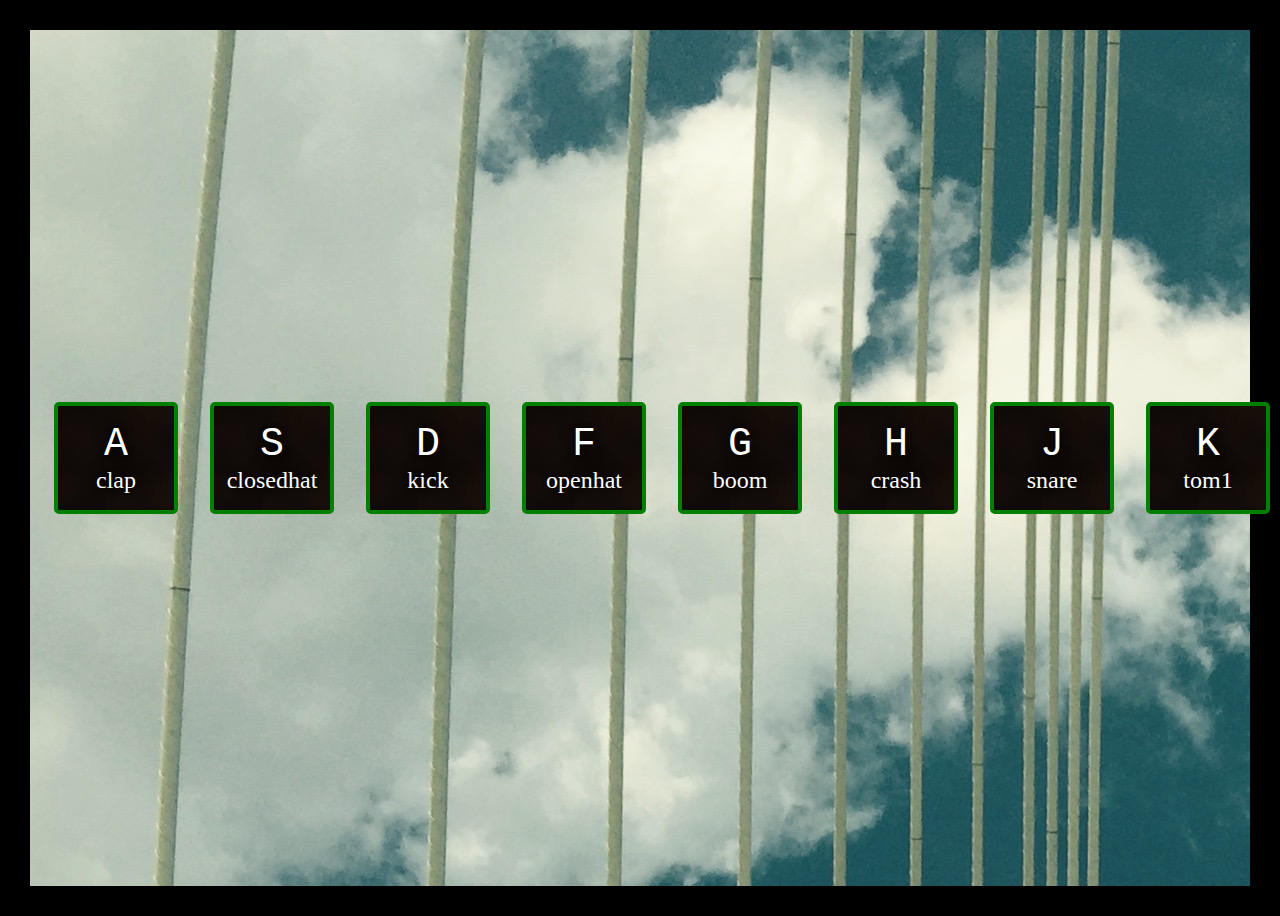
==== views/index.html @ 5664c787 "Intialize repo for drum samples" ====
<!DOCTYPE HTML>
<html lang="en">

<head>
    <meta charset="UTF-8">
    <title>JS Drum Kit</title>
    <link rel="stylesheet" href="style.css">
</head>
<body>


  <div class="keys">
    <div data-key="65" class="key">
      <kbd>A</kbd>
      <span class"sound">clap</span>
    </div>

    <div data-key="83" class="key">
      <kbd>S</kbd>
      <span class"sound">closedhat</span>
    </div>

        <div data-key="68" class="key">
          <kbd>D</kbd>
          <span class"sound">kick</span>
        </div>

        <div data-key="70" class="key">
          <kbd>F</kbd>
          <span class"sound">openhat</span>
        </div>

          <div data-key="71" class="key">
            <kbd>G</kbd>
            <span class"sound">boom</span>
          </div>

          <div data-key="72" class="key">
            <kbd>H</kbd>
            <span class"sound">crash</span>
          </div>

          <div data-key="74" class="key">
            <kbd>J</kbd>
            <span class"sound">snare</span>
          </div>

            <div data-key="75" class="key">
              <kbd>K</kbd>
              <span class"sound">tom1</span>
            </div>

            <div data-key="76" class="key">
              <kbd>L</kbd>
              <span class"sound">tom2</span>
            </div>
          </div>

  <audio data-key="65" src="sounds/clap.wav"></audio>
  <audio data-key="83" src="sounds/closedhat.wav"></audio>
  <audio data-key="68" src="sounds/kick.wav"></audio>
  <audio data-key="70" src="sounds/openhat.wav"></audio>
  <audio data-key="71" src="sounds/boom.wav"></audio>
  <audio data-key="72" src="sounds/crash.wav"></audio>
  <audio data-key="74" src="sounds/snare.wav"></audio>
  <audio data-key="75" src="sounds/tom1.wav"></audio>
  <audio data-key="76" src="sounds/tom2.wav"></audio>

  <script>

    function playSound(e) {
    const audio = document.querySelector(`audio[data-key="${e.keyCode}"]`);
    const key = document.querySelector(`.key[data-key="${e.keyCode}"]`);
    console.log(audio);
    if(!audio) return; // stops the function from running
    audio.currentTime = 0; // rewinds to the start
    audio.play();
    key.classList.add('playing');
   };
   function removeTransition(e) {
     if(e.propertyName !== 'transform') return;
     this.classList.remove('playing')
   };
   window.addEventListener('keydown', playSound);
   const keys = document.querySelectorAll('.key');
   keys.forEach(key => key.addEventListener('transitionend', removeTransition));

</script>

</body>
</html>
---- views/style.css ----
html {
  box-shadow: 0 0 0 30px #000 inset;
  padding: 0 30px;
  background-image: url(skyvibe.jpg);
 }

.keys {
  image-orientation: float;
  display: inline-flex;
  float: center;
  min-height: 100vh;
  align-items: center;
  justify-content: center;
}

.key {
  background-image: url(drummer.jpg);
  border:4px solid green;
  border-radius:5px;
  margin:1rem;
  font-size: 1.5rem;
  padding:1rem .5rem;
  transition:all 0.07s;
  width:100px;
  text-align: center;
  color: white;
  background: rbga(0, 0, 0, 0.4);
  text-shadow: 0 0 5px black;
}

.playing {
  transform:scale(1.1);
  border-color:#ffc600;
  box-shadow: 0 0 10px #ffc600;
}

kbd {
  display: block;
  font-size: 40px;
}
 .sound {
   font-size: 1.2rem;
   text-transform: uppercase;
   letter-spacing: 1px;
   color:#ffc600
 }
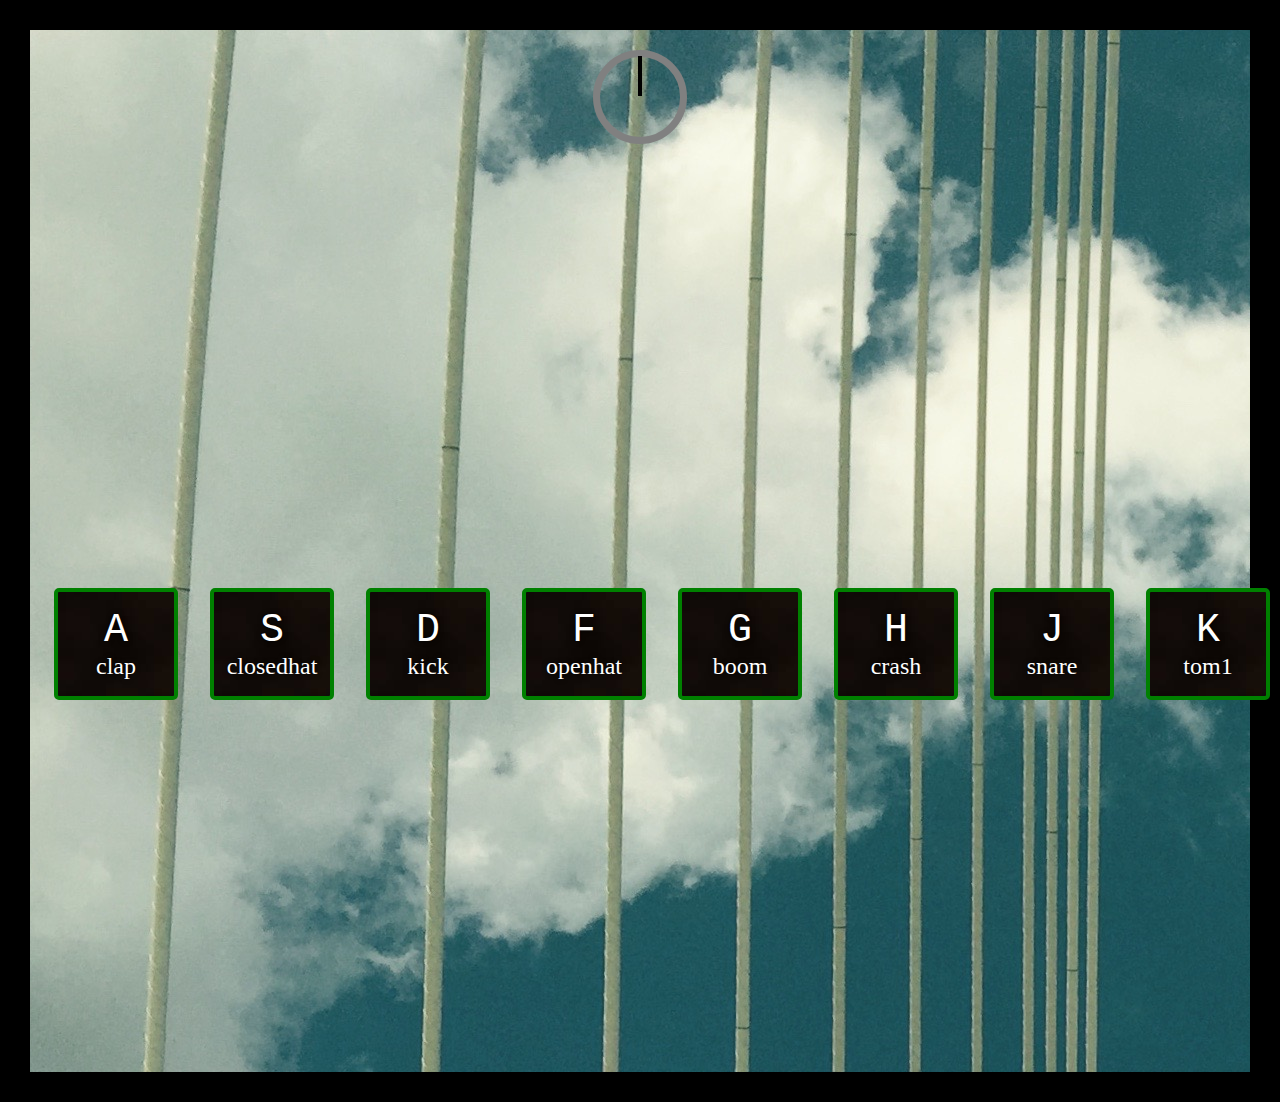
==== commit b54655a8: "add a real-time clock" ====
--- a/views/index.html
+++ b/views/index.html
@@ -7,7 +7,13 @@
     <link rel="stylesheet" href="style.css">
 </head>
 <body>
-
+    <div class="clock">
+      <div class="clock-face">
+        <div class="hand hour-hand"></div>
+          <div class="hand min-hand"></div>
+          <div class="hand second-hand"></div>
+        </div>
+      </div>
 
   <div class="keys">
     <div data-key="65" class="key">
@@ -54,6 +60,7 @@
               <kbd>L</kbd>
               <span class"sound">tom2</span>
             </div>
+
           </div>
 
   <audio data-key="65" src="sounds/clap.wav"></audio>
@@ -85,6 +92,26 @@
    const keys = document.querySelectorAll('.key');
    keys.forEach(key => key.addEventListener('transitionend', removeTransition));
 
+ const secondHand = document.querySelector('.second-hand');
+ const minsHand = document.querySelector('.min-hand');
+ const hoursHand = document.querySelector('.hour-hand');
+   function setDate() {
+     const now = new Date();
+     const seconds = now.getSeconds();
+     const secondsDegrees = ((seconds / 60) * 360) + 90;
+    secondHand.style.transform = `rotate(${secondsDegrees}deg)`;
+
+    const mins = now.getMinutes();
+    const minsDegrees = ((mins / 60) * 360) + 90;
+     minsHand.style.transform = `rotate(${minsDegrees}deg)`;
+
+    const hours = now.getMinutes();
+    const hoursDegrees = ((mins / 12) * 360) + 90;
+     hoursHand.style.transform = `rotate(${hoursDegrees}deg)`;
+ }
+
+   setInterval(setDate, 1000);
+
 </script>
 
 </body>
--- a/views/style.css
+++ b/views/style.css
@@ -3,11 +3,34 @@
   padding: 0 30px;
   background-image: url(skyvibe.jpg);
  }
+ .clock {
+   width: 5rem;
+   height: 5rem;
+   border: 7px solid grey;
+   border-radius: 50%;
+   margin: 50px auto;
+
+ }
+ .clock-face {
+   position: relative;
+   width: 100%;
+   height: 100%;
+   transform: translateY(-3px);
+ }
+ .hand {
+   width: 50%;
+   height: 4px;
+   background: black;
+   position: absolute;
+   top: 50%;
+   transform-origin: 100%;
+   transform: rotate(90deg);
+   transition: all 0.05s;
+   transition-timing-function: cubic-bezier(0.1, 2.7, 0.58, 1);
+ }
 
 .keys {
-  image-orientation: float;
   display: inline-flex;
-  float: center;
   min-height: 100vh;
   align-items: center;
   justify-content: center;
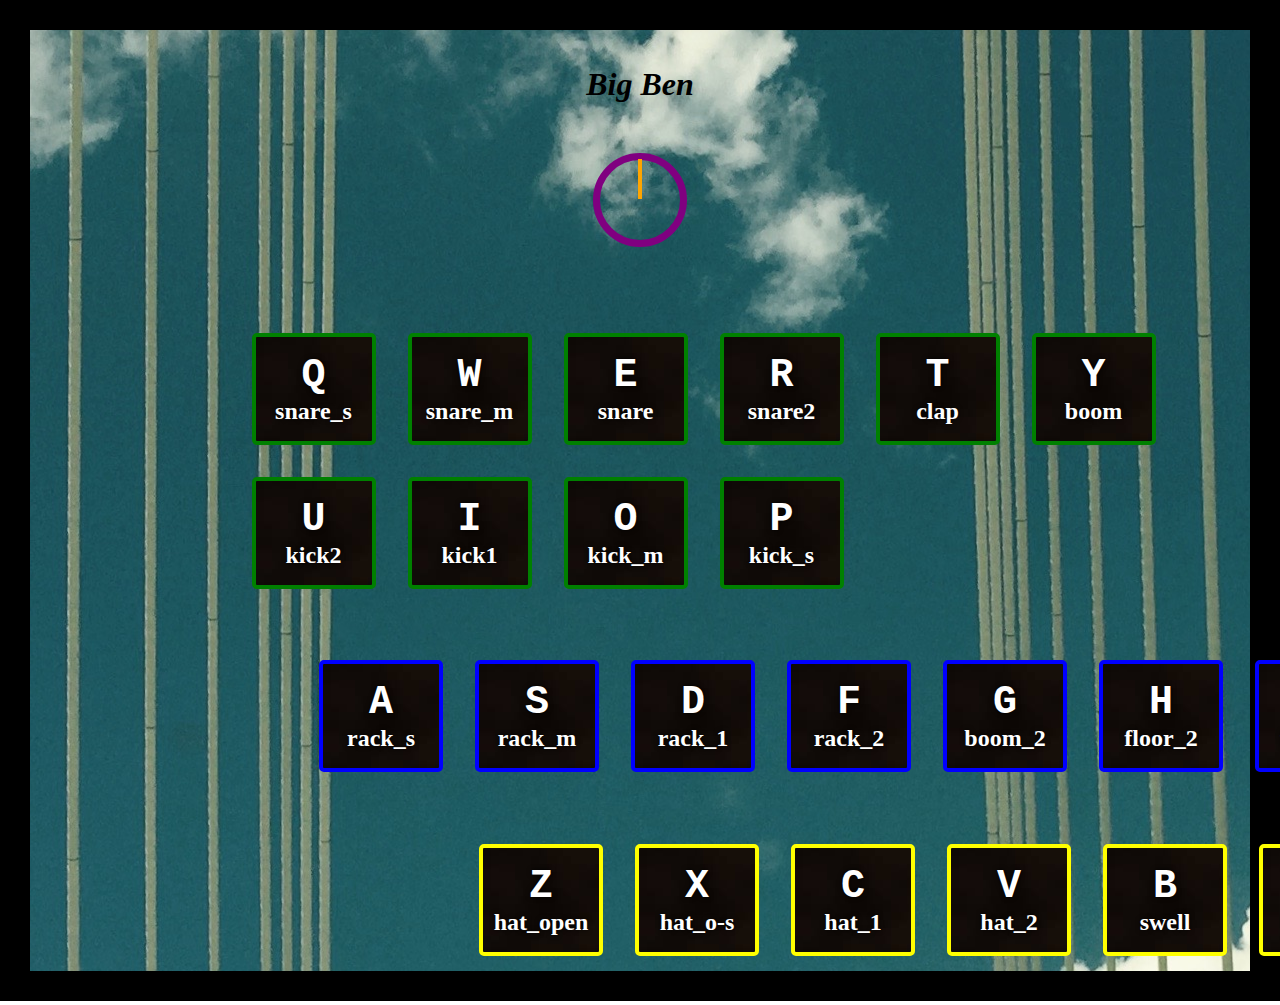
==== commit 1336c86a: "add more sounds" ====
--- a/views/index.html
+++ b/views/index.html
@@ -7,6 +7,7 @@
     <link rel="stylesheet" href="style.css">
 </head>
 <body>
+  <h1>Big Ben</h1>
     <div class="clock">
       <div class="clock-face">
         <div class="hand hour-hand"></div>
@@ -16,62 +17,171 @@
       </div>
 
   <div class="keys">
-    <div data-key="65" class="key">
-      <kbd>A</kbd>
-      <span class"sound">clap</span>
+    <h2>
+    <div data-key="81" class="key">
+      <kbd>Q</kbd>
+      <span class"sound">snare_s</span>
     </div>
 
-    <div data-key="83" class="key">
-      <kbd>S</kbd>
-      <span class"sound">closedhat</span>
+    <div data-key="87" class="key">
+      <kbd>W</kbd>
+      <span class"sound">snare_m</span>
     </div>
 
-        <div data-key="68" class="key">
-          <kbd>D</kbd>
-          <span class"sound">kick</span>
-        </div>
-
-        <div data-key="70" class="key">
-          <kbd>F</kbd>
-          <span class"sound">openhat</span>
-        </div>
-
-          <div data-key="71" class="key">
-            <kbd>G</kbd>
-            <span class"sound">boom</span>
+        <div data-key="69" class="key">
+          <kbd>E</kbd>
+          <span class"sound">snare</span>
+        </div>
+
+        <div data-key="82" class="key">
+          <kbd>R</kbd>
+          <span class"sound">snare2</span>
+        </div>
+
+        <div data-key="84" class="key">
+          <kbd>T</kbd>
+          <span class"sound">clap</span>
+        </div>
+
+        <div data-key="89" class="key">
+          <kbd>Y</kbd>
+          <span class"sound">boom</span>
+        </div>
+
+          <div data-key="85" class="key">
+            <kbd>U</kbd>
+            <span class"sound">kick2</span>
           </div>
 
-          <div data-key="72" class="key">
-            <kbd>H</kbd>
-            <span class"sound">crash</span>
+            <div data-key="73" class="key">
+              <kbd>I</kbd>
+              <span class"sound">kick1</span>
+            </div>
+
+            <div data-key="79" class="key">
+              <kbd>O</kbd>
+              <span class"sound">kick_m</span>
+            </div>
+
+            <div data-key="80" class="key">
+              <kbd>P</kbd>
+              <span class"sound">kick_s</span>
+            </div>
+          </h2>
+        </div>
+
+
+        <div class="keys">
+          <h3>
+          <div data-key="65" class="key">
+            <kbd>A</kbd>
+            <span class"sound">rack_s</span>
           </div>
 
-          <div data-key="74" class="key">
-            <kbd>J</kbd>
-            <span class"sound">snare</span>
+          <div data-key="83" class="key">
+            <kbd>S</kbd>
+            <span class"sound">rack_m</span>
           </div>
 
-            <div data-key="75" class="key">
-              <kbd>K</kbd>
-              <span class"sound">tom1</span>
-            </div>
-
-            <div data-key="76" class="key">
-              <kbd>L</kbd>
-              <span class"sound">tom2</span>
-            </div>
-
-          </div>
-
-  <audio data-key="65" src="sounds/clap.wav"></audio>
-  <audio data-key="83" src="sounds/closedhat.wav"></audio>
-  <audio data-key="68" src="sounds/kick.wav"></audio>
-  <audio data-key="70" src="sounds/openhat.wav"></audio>
-  <audio data-key="71" src="sounds/boom.wav"></audio>
-  <audio data-key="72" src="sounds/crash.wav"></audio>
-  <audio data-key="74" src="sounds/snare.wav"></audio>
-  <audio data-key="75" src="sounds/tom1.wav"></audio>
-  <audio data-key="76" src="sounds/tom2.wav"></audio>
+              <div data-key="68" class="key">
+                <kbd>D</kbd>
+                <span class"sound">rack_1</span>
+              </div>
+
+              <div data-key="70" class="key">
+                <kbd>F</kbd>
+                <span class"sound">rack_2</span>
+              </div>
+
+              <div data-key="71" class="key">
+                <kbd>G</kbd>
+                <span class"sound">boom_2</span>
+              </div>
+
+              <div data-key="72" class="key">
+                <kbd>H</kbd>
+                <span class"sound">floor_2</span>
+              </div>
+
+                <div data-key="74" class="key">
+                  <kbd>J</kbd>
+                  <span class"sound">floor_1</span>
+                </div>
+
+                  <div data-key="75" class="key">
+                    <kbd>K</kbd>
+                    <span class"sound">floor_m</span>
+                  </div>
+
+                  <div data-key="76" class="key">
+                    <kbd>L</kbd>
+                    <span class"sound">floor_s</span>
+                  </div>
+                </h3>
+
+                <div class="keys">
+                  <h4>
+                  <div data-key="90" class="key">
+                    <kbd>Z</kbd>
+                    <span class"sound">hat_open</span>
+                  </div>
+                  <div data-key="88" class="key">
+                    <kbd>X</kbd>
+                    <span class"sound">hat_o-s</span>
+                  </div>
+                  <div data-key="67" class="key">
+                    <kbd>C</kbd>
+                    <span class"sound">hat_1</span>
+                  </div>
+                  <div data-key="86" class="key">
+                    <kbd>V</kbd>
+                    <span class"sound">hat_2</span>
+                  </div>
+                  <div data-key="66" class="key">
+                    <kbd>B</kbd>
+                    <span class"sound">swell</span>
+                  </div>
+                  <div data-key="78" class="key">
+                    <kbd>N</kbd>
+                    <span class"sound">ride</span>
+                  </div>
+                  <div data-key="77" class="key">
+                    <kbd>M</kbd>
+                    <span class"sound">crash</span>
+                  </div>
+                </h4>
+
+                </div>
+
+                <audio data-key="81" src="sounds/snare/snare-S1.wav"></audio>
+                <audio data-key="87" src="sounds/snare/snare-M1.wav"></audio>
+                <audio data-key="69" src="sounds/snare/snare-H2.wav"></audio>
+                <audio data-key="82" src="sounds/snare/snare-H1.wav"></audio>
+                <audio data-key="71" src="sounds/big-boom.wav"></audio>
+                <audio data-key="89" src="sounds/boom.wav"></audio>
+                <audio data-key="84" src="sounds/clap.wav"></audio>
+                <audio data-key="85" src="sounds/kick/kick-H1.wav"></audio>
+                <audio data-key="73" src="sounds/kick/kick-H2.wav"></audio>
+                <audio data-key="79" src="sounds/kick/kick-M1.wav"></audio>
+                <audio data-key="80" src="sounds/kick/kick-S1.wav"></audio>
+                <audio data-key="65" src="sounds/toms/rack-S1.wav"></audio>
+                <audio data-key="83" src="sounds/toms/rack-M1.wav"></audio>
+                <audio data-key="68" src="sounds/toms/rack-H1.wav"></audio>
+                <audio data-key="70" src="sounds/toms/rack-H2.wav"></audio>
+                <audio data-key="76" src="sounds/toms/floor-S1.wav"></audio>
+                <audio data-key="75" src="sounds/toms/floor-M1.wav"></audio>
+                <audio data-key="74" src="sounds/toms/floor-H1.wav"></audio>
+                <audio data-key="72" src="sounds/toms/floor-H2.wav"></audio>
+                <audio data-key="77" src="sounds/cymbals/crash-H1.wav"></audio>
+                <audio data-key="78" src="sounds/cymbals/ride-H1.wav"></audio>
+                <audio data-key="66" src="sounds/cymbals/swell.wav"></audio>
+                <audio data-key="67" src="sounds/hats/closed-1.wav"></audio>
+                <audio data-key="86" src="sounds/hats/closed-2.wav"></audio>
+                <audio data-key="88" src="sounds/hats/open-close.wav"></audio>
+                <audio data-key="90" src="sounds/hats/open.wav"></audio>
+
+
+
 
   <script>
 
--- a/views/style.css
+++ b/views/style.css
@@ -1,12 +1,20 @@
 html {
   box-shadow: 0 0 0 30px #000 inset;
-  padding: 0 30px;
+  padding: 0 -30vh;
+  min-height: 100vh;
   background-image: url(skyvibe.jpg);
+  background-position: center;
+ }
+ h1 {
+   font-style: italic;
+   font-weight: bold;
+   text-align: center;
+   padding-top: 5vh;
  }
  .clock {
    width: 5rem;
    height: 5rem;
-   border: 7px solid grey;
+   border: 7px solid purple;
    border-radius: 50%;
    margin: 50px auto;
 
@@ -20,22 +28,40 @@
  .hand {
    width: 50%;
    height: 4px;
-   background: black;
+   background: orange;
    position: absolute;
    top: 50%;
    transform-origin: 100%;
    transform: rotate(90deg);
    transition: all 0.05s;
    transition-timing-function: cubic-bezier(0.1, 2.7, 0.58, 1);
+
  }
 
 .keys {
-  display: inline-flex;
-  min-height: 100vh;
+  margin-left: 100px;
+  padding-left: 6rem;
+  padding-top: -90rem;
   align-items: center;
   justify-content: center;
 }
 
+.keys h2 {
+  display: inline-flex;
+  flex-wrap: wrap;
+  padding-top: -10%;
+  padding-left: 3.5vh;
+}
+
+.keys h3 {
+  display: inline-flex;
+  padding-left: 11vh;
+}
+
+.keys h4 {
+  display: inline-flex;
+  padding-left: 7vh;
+}
 .key {
   background-image: url(drummer.jpg);
   border:4px solid green;
@@ -47,14 +73,36 @@
   width:100px;
   text-align: center;
   color: white;
+  flex-basis: auto;
   background: rbga(0, 0, 0, 0.4);
   text-shadow: 0 0 5px black;
+}
+
+h3 .key {
+  border:4px solid blue;
+  border-color: blue;
+  font-family: cursive;
+}
+
+h4 .key {
+  border:4px solid yellow;
+  font-family: fantasy;
 }
 
 .playing {
   transform:scale(1.1);
   border-color:#ffc600;
   box-shadow: 0 0 10px #ffc600;
+}
+
+h3 .playing {
+  transform:scale(1.2);
+  border-color: grey;
+}
+
+h4 .playing {
+  transform:scale(1.3);
+  border-color: red;
 }
 
 kbd {
